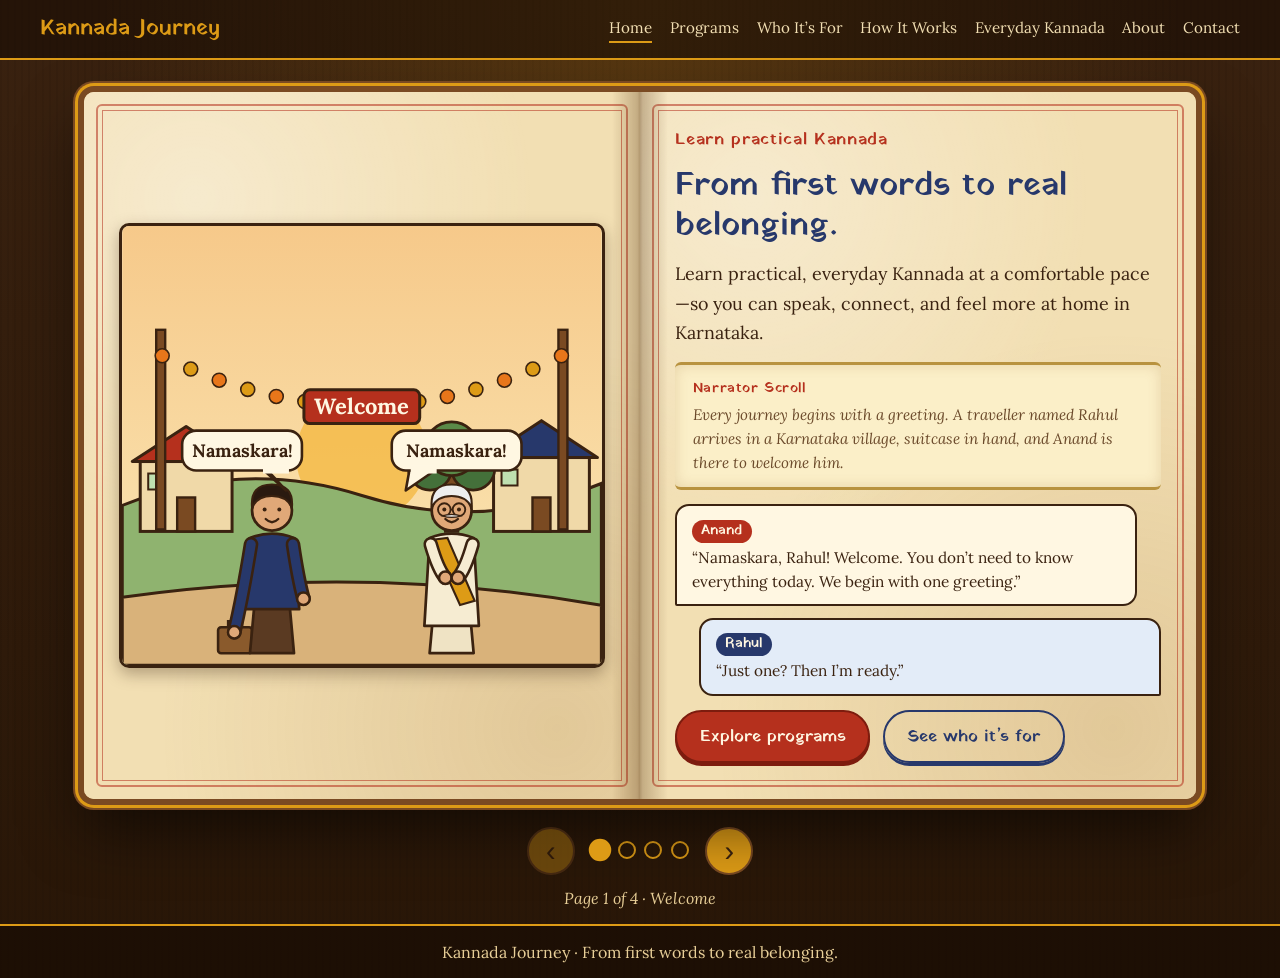
==== index.html @ 4ae8a905 "Initial commit: add project files" ====
<!DOCTYPE html>
<html lang="en">
<head>
  <meta charset="utf-8">
  <meta name="viewport" content="width=device-width, initial-scale=1">
  <title>Home | Kannada Journey</title>
  <meta name="description" content="Kannada Journey: practical Kannada for everyday life, from first words to real belonging.">

  <!-- Fonts for the storybook look (Kannada + vintage display). Remove if your styles.css already loads fonts. -->
  <link rel="preconnect" href="https://fonts.googleapis.com">
  <link rel="preconnect" href="https://fonts.gstatic.com" crossorigin>
  <link href="https://fonts.googleapis.com/css2?family=Lora:ital,wght@0,400;0,600;1,400&family=Noto+Serif+Kannada:wght@400;600;800&family=Yatra+One&display=swap" rel="stylesheet">

  <link rel="stylesheet" href="assets/styles.css">
  <!-- Storybook look for this page: keep storybook.css in the same folder as this file. -->
</head>
<body class="sb-body">

  <!-- Top bar. If you prefer your existing site header, replace this block with it. -->
  <header class="sb-topbar">
    <a class="sb-brand" href="index.html">Kannada Journey</a>
    <nav class="sb-topnav" aria-label="Main">
      <a href="index.html" aria-current="page">Home</a>
      <a href="programs.html">Programs</a>
      <a href="who-its-for.html">Who It’s For</a>
      <a href="how-it-works.html">How It Works</a>
      <a href="everyday-kannada.html">Everyday Kannada</a>
      <a href="about.html">About</a>
      <a href="contact.html">Contact</a>
    </nav>
  </header>

  <main class="sb-stage">
    <div class="sb-book" id="sbBook" tabindex="-1">

      <!-- ============ WELCOME ============ -->
      <section class="sb-spread" data-title="Welcome">
        <div class="sb-page sb-page--art">
          <div class="sb-art" data-slot="home1" data-alt="Rahul arrives in a village with his suitcase and Anand greets him with folded hands under a welcome banner">
            <p class="sb-art__fallback">The picture goes here. If you only see this message, upload <strong>storybook.js</strong> next to this page.</p>
          </div>
        </div>
        <div class="sb-page sb-page--text sb-page--cover">
          <p class="sb-kicker">Learn practical Kannada</p>
          <h1 class="sb-title">From first words to real belonging.</h1>
          <p class="sb-lead">Learn practical, everyday Kannada at a comfortable pace—so you can speak, connect, and feel more at home in Karnataka.</p>
          <div class="sb-scroll">
            <p class="sb-scroll__label">Narrator Scroll</p>
            <p>Every journey begins with a greeting. A traveller named Rahul arrives in a Karnataka village, suitcase in hand, and Anand is there to welcome him.</p>
          </div>
          <div class="sb-dialogue">
            <div class="sb-line sb-line--anand"><span class="sb-who">Anand</span><p>“Namaskara, Rahul! Welcome. You don’t need to know everything today. We begin with one greeting.”</p></div>
            <div class="sb-line sb-line--rahul"><span class="sb-who">Rahul</span><p>“Just one? Then I’m ready.”</p></div>
          </div>
          <div class="sb-actions">
            <a class="sb-btn" href="programs.html">Explore programs</a>
            <a class="sb-btn sb-btn--ghost" href="who-its-for.html">See who it’s for</a>
          </div>
        </div>
      </section>

      <!-- ============ PART OF LIFE ============ -->
      <section class="sb-spread" data-title="Part of life">
        <div class="sb-page sb-page--art">
          <div class="sb-art" data-slot="home2" data-alt="Rahul balances on stepping stones across a stream labelled Practical, Step by step and Connection while Anand waves from the far bank">
            <p class="sb-art__fallback">The picture goes here. If you only see this message, upload <strong>storybook.js</strong> next to this page.</p>
          </div>
        </div>
        <div class="sb-page sb-page--text">
          <h2 class="sb-heading">Kannada that becomes part of life</h2>
          <p class="sb-lead">Kannada Journey is for anyone who wants to move beyond isolated words and start using Kannada in real situations.</p>
          <div class="sb-cards">
            <div class="sb-card"><h3 class="sb-card__title">Practical from the start</h3><p>Learn useful sentences and expressions you can use in daily life.</p></div>
            <div class="sb-card"><h3 class="sb-card__title">Step by step</h3><p>Progress through clear programs without being overwhelmed by grammar.</p></div>
            <div class="sb-card"><h3 class="sb-card__title">Made for connection</h3><p>Build the confidence to speak with people, not merely study a language.</p></div>
          </div>
          <div class="sb-scroll">
            <p class="sb-scroll__label">Narrator Scroll</p>
            <p>Between Rahul and the village runs a stream, with three stones to step on.</p>
          </div>
          <div class="sb-dialogue">
            <div class="sb-line sb-line--anand"><span class="sb-who">Anand</span><p>“Each stone is a promise: Kannada you can use today, one step at a time, with people waiting on the far bank.”</p></div>
            <div class="sb-line sb-line--rahul"><span class="sb-who">Rahul</span><p>“Useful words, a gentle pace, and people to talk to. I can do that.”</p></div>
          </div>
        </div>
      </section>

      <!-- ============ SEVEN STEPS ============ -->
      <section class="sb-spread" data-title="Seven steps">
        <div class="sb-page sb-page--art">
          <div class="sb-art" data-slot="home3" data-alt="A signpost with seven arrows, one for each step of the journey, with Rahul and Anand beside it">
            <p class="sb-art__fallback">The picture goes here. If you only see this message, upload <strong>storybook.js</strong> next to this page.</p>
          </div>
        </div>
        <div class="sb-page sb-page--text">
          <h2 class="sb-heading">Your journey in seven steps</h2>
          <ol class="sb-path" aria-label="The path"><li>Speak</li><li>Patterns</li><li>Vocabulary</li><li>Read</li><li>Write</li><li>Deepen</li><li>Belong</li></ol>
          <ul class="sb-bullets"><li><strong>Speak first</strong> (Program 1): Build confidence with basic sentences.</li><li><strong>Sentence patterns</strong> (Programs 2–3): Learn how Kannada sentences are formed.</li><li><strong>More words</strong> (Program 4): Add more everyday actions, things and ideas to your sentences.</li><li><strong>Read Kannada</strong> (Program 5): Learn the script after you can speak and understand.</li><li><strong>Written Kannada</strong> (Programs 6–7): Read messages, signs, articles, and simple books.</li><li><strong>Advanced grammar</strong> (Program 8): Improve accuracy and express complex ideas.</li><li><strong>Alumni community</strong> (Program 9): Continue role-plays, movie discussions, and speaking practice.</li></ul>
          <div class="sb-dialogue">
            <div class="sb-line sb-line--anand"><span class="sb-who">Anand</span><p>“Speak first. Build patterns. Read later. Stay connected.”</p></div>
            <div class="sb-line sb-line--rahul"><span class="sb-who">Rahul</span><p>“Seven arrows, and every one of them points forward.”</p></div>
          </div>
        </div>
      </section>

      <!-- ============ STARTING POINT ============ -->
      <section class="sb-spread" data-title="Starting point" id="start">
        <div class="sb-page sb-page--art">
          <div class="sb-art" data-slot="how0" data-alt="A signpost with three stages: Speak, Read and Write, and Belong, with Rahul and Anand beside it">
            <p class="sb-art__fallback">The picture goes here. If you only see this message, upload <strong>storybook.js</strong> next to this page.</p>
          </div>
        </div>
        <div class="sb-page sb-page--text sb-page--cover">
          <h2 class="sb-heading">Find your starting point</h2>
          <p class="sb-lead">Kannada Journey is not a phrase course. It is a structured path from your first spoken sentences to reading, deeper grammar, rich vocabulary, and an active alumni community.</p>
          <p class="sb-lead">Explore nine programs in three stages. Learn what each stage aims to develop.</p>
          <div class="sb-scroll">
            <p class="sb-scroll__label">Narrator Scroll</p>
            <p>At the crossroads stands a signpost with three stages. Every traveller begins at a different arrow.</p>
          </div>
          <div class="sb-dialogue">
            <div class="sb-line sb-line--anand"><span class="sb-who">Anand</span><p>“Some begin at the first arrow, others a little further along. Tell me where you are, and we’ll find your starting point.”</p></div>
            <div class="sb-line sb-line--rahul"><span class="sb-who">Rahul</span><p>“Three stages, and one road. I’ll start where I stand.”</p></div>
          </div>
          <div class="sb-actions">
            <a class="sb-btn" href="contact.html">Ask about joining</a>
            <a class="sb-btn sb-btn--ghost" href="programs.html">Explore programs</a>
          </div>
          <button class="sb-link" type="button" data-sb-first>Read the story again</button>
        </div>
      </section>

    </div>

    <!-- Controls -->
    <nav class="sb-controls" aria-label="Storybook pages">
      <button class="sb-turn" type="button" data-sb-prev aria-label="Previous page">‹</button>
      <ol class="sb-dots" id="sbDots"></ol>
      <button class="sb-turn" type="button" data-sb-next aria-label="Next page">›</button>
    </nav>
    <p class="sb-counter" id="sbCounter" aria-live="polite"></p>
  </main>

  <footer class="sb-footer">Kannada Journey · From first words to real belonging.</footer>

  <script src="assets/storybook.js"></script>
</body>
</html>
---- assets/styles.css ----
/* =====================================================================
   KANNADA JOURNEY: STORYBOOK STYLES (ONE FILE FOR ALL SEVEN PAGES)
   Paste this ONCE at the very END of your existing styles.css.
   If you pasted any earlier storybook CSS, delete that first, so the
   storybook styles appear only once.
   Every class starts with .sb- so nothing clashes with your own CSS.
   ===================================================================== */

/* =====================================================================
   KANNADA JOURNEY: STORYBOOK PROGRAMS PAGE
   Paste this at the END of your existing styles.css.
   Every class starts with .sb- so nothing clashes with your other pages.
   Change the colours in :root to restyle the whole book.
   ===================================================================== */

:root {
  --sb-desk:      #3a2210;
  --sb-desk-2:    #281607;
  --sb-paper:     #f2dfb3;
  --sb-paper-2:   #e8cf98;
  --sb-ink:       #3a2210;
  --sb-ink-soft:  #6b4a2b;
  --sb-red:       #b5301d;
  --sb-gold:      #dd9b16;
  --sb-green:     #44703a;
  --sb-indigo:    #27386b;
  --sb-display:   "Yatra One", "Noto Serif Kannada", Georgia, serif;
  --sb-body-font: "Lora", "Noto Serif Kannada", Georgia, serif;
}

.sb-body {
  margin: 0;
  min-height: 100vh;
  display: flex;
  flex-direction: column;
  color: var(--sb-ink);
  font-family: var(--sb-body-font);
  background:
    radial-gradient(ellipse at 50% 0%, rgba(221,155,22,.18), transparent 60%),
    repeating-linear-gradient(90deg, rgba(0,0,0,.06) 0 2px, transparent 2px 7px),
    linear-gradient(var(--sb-desk), var(--sb-desk-2));
}
.sb-body *, .sb-body *::before, .sb-body *::after { box-sizing: border-box; }

/* ---------- Top bar ---------- */
.sb-topbar {
  display: flex;
  flex-wrap: wrap;
  align-items: center;
  justify-content: space-between;
  gap: .5rem 1.5rem;
  padding: .8rem clamp(1rem, 4vw, 2.5rem);
  background: rgba(20, 10, 3, .55);
  border-bottom: 2px solid var(--sb-gold);
}
.sb-brand {
  font-family: var(--sb-display);
  font-size: 1.35rem;
  color: var(--sb-gold);
  text-decoration: none;
}
.sb-topnav { display: flex; flex-wrap: wrap; gap: .25rem 1.1rem; }
.sb-topnav a {
  color: #f2dfb3;
  text-decoration: none;
  font-size: .95rem;
  padding: .25rem 0;
  border-bottom: 2px solid transparent;
}
.sb-topnav a:hover,
.sb-topnav a[aria-current="page"] { border-bottom-color: var(--sb-gold); }
.sb-topbar a:focus-visible { outline: 3px solid var(--sb-gold); outline-offset: 3px; }

/* ---------- Stage ---------- */
.sb-stage {
  flex: 1;
  width: 100%;
  max-width: 1160px;
  margin: 0 auto;
  padding: clamp(1rem, 3vw, 2rem) clamp(.5rem, 3vw, 1.5rem) 1rem;
}

/* ---------- Book ---------- */
.sb-book {
  position: relative;
  border-radius: 10px;
  background: var(--sb-paper);
  box-shadow:
    0 0 0 6px #7a4a22,
    0 0 0 9px var(--sb-gold),
    0 0 0 11px #7a4a22,
    0 30px 60px rgba(0,0,0,.55);
  outline: none;
}

.sb-spread {
  display: none;
  grid-template-columns: 1fr 1fr;
  align-items: stretch;
  min-height: 560px;
  perspective: 1800px;
  position: relative;
}
.sb-spread.is-active { display: grid; }

.sb-spread::after {
  content: "";
  position: absolute;
  top: 0; bottom: 0; left: 50%;
  width: 56px;
  transform: translateX(-50%);
  pointer-events: none;
  background: linear-gradient(90deg,
    transparent, rgba(80,45,10,.28) 45%, rgba(80,45,10,.4) 50%, rgba(80,45,10,.28) 55%, transparent);
}

.sb-page {
  position: relative;
  padding: clamp(1.2rem, 3vw, 2.2rem);
  background:
    radial-gradient(circle at 20% 15%, rgba(255,255,255,.35), transparent 45%),
    radial-gradient(circle at 85% 90%, rgba(150,95,30,.18), transparent 50%),
    var(--sb-paper);
}
.sb-page--art {
  border-radius: 10px 0 0 10px;
  display: flex;
  align-items: center;
  justify-content: center;
}
.sb-page--text {
  border-radius: 0 10px 10px 0;
  display: flex;
  flex-direction: column;
  justify-content: center;
  gap: .9rem;
  transform-origin: left center;
  backface-visibility: hidden;
}

/* inner ruled border */
.sb-page::before {
  content: "";
  position: absolute;
  inset: 12px;
  border: 2px solid var(--sb-red);
  outline: 1px solid var(--sb-red);
  outline-offset: -7px;
  border-radius: 6px;
  pointer-events: none;
  opacity: .55;
}

/* ---------- Art ---------- */
.sb-art {
  position: relative;
  width: 100%;
  max-width: 520px;
  margin: 0 auto;
}
.sb-art svg {
  display: block;
  width: 100%;
  height: auto;
  aspect-ratio: 480 / 440;
  border-radius: 10px;
  border: 3px solid var(--sb-ink);
  box-shadow: 0 6px 16px rgba(58,34,16,.35);
}
.sb-art img {
  display: block;
  width: 100%;
  height: auto;
  max-height: 560px;
  object-fit: contain;
  border-radius: 10px;
  border: 3px solid var(--sb-ink);
  box-shadow: 0 6px 16px rgba(58,34,16,.35);
}

/* Shown only if storybook.js has not loaded: tells you what is wrong */
.sb-art__fallback {
  margin: 0;
  padding: 2rem 1.2rem;
  text-align: center;
  font-style: italic;
  line-height: 1.5;
  color: var(--sb-ink-soft);
  border: 3px dashed var(--sb-red);
  border-radius: 10px;
  background: rgba(181,48,29,.07);
}

.sb-svg-text { font-family: var(--sb-body-font); }

/* ---------- Typography ---------- */
.sb-kicker,
.sb-chapter {
  margin: 0;
  font-family: var(--sb-display);
  font-size: 1.05rem;
  color: var(--sb-red);
  letter-spacing: .04em;
}
.sb-chapter::before { content: "❖ "; color: var(--sb-gold); }

.sb-title,
.sb-heading {
  margin: 0;
  font-family: var(--sb-display);
  font-weight: 400;
  color: var(--sb-indigo);
  line-height: 1.2;
}
.sb-title   { font-size: clamp(1.45rem, 3vw, 2.05rem); }
.sb-heading { font-size: clamp(1.4rem, 2.8vw, 2rem); }
.sb-heading__main { display: block; }
.sb-heading__sub {
  display: block;
  margin-top: .3rem;
  font-family: var(--sb-body-font);
  font-style: italic;
  font-size: .62em;
  color: var(--sb-red);
}

.sb-lead {
  margin: 0;
  font-size: clamp(1rem, 1.5vw, 1.12rem);
  line-height: 1.65;
  max-width: 36em;
}
.sb-focus {
  margin: 0;
  font-size: .92rem;
  line-height: 1.5;
  color: var(--sb-ink-soft);
}
.sb-focus strong { color: var(--sb-green); }

/* Narrator scroll */
.sb-scroll {
  position: relative;
  padding: .7rem 1.1rem;
  background: #fbefc8;
  border-top: 3px solid #b8923f;
  border-bottom: 3px solid #b8923f;
  border-radius: 6px;
  box-shadow: inset 0 0 14px rgba(150,95,30,.2);
  max-width: 36em;
}
.sb-scroll p { margin: 0; font-style: italic; font-size: .95rem; line-height: 1.6; color: var(--sb-ink-soft); }
.sb-scroll .sb-scroll__label {
  margin-bottom: .2rem;
  font-style: normal;
  font-family: var(--sb-display);
  font-size: .9rem;
  color: var(--sb-red);
  letter-spacing: .04em;
}

/* Dialogue */
.sb-dialogue { display: grid; gap: .7rem; max-width: 36em; }
.sb-line {
  position: relative;
  padding: .65rem .9rem .7rem;
  border: 2px solid var(--sb-ink);
  border-radius: 14px;
  line-height: 1.55;
  font-size: .96rem;
}
.sb-line p { margin: 0; }
.sb-who {
  display: inline-block;
  margin-bottom: .2rem;
  padding: .05rem .6rem;
  font-family: var(--sb-display);
  font-size: .85rem;
  color: #fff7e2;
  border-radius: 999px;
}
.sb-line--anand { background: #fff7e2; margin-right: 1.5rem; border-bottom-left-radius: 2px; }
.sb-line--anand .sb-who { background: var(--sb-red); }
.sb-line--rahul { background: #e3ecf8; margin-left: 1.5rem; border-bottom-right-radius: 2px; }
.sb-line--rahul .sb-who { background: var(--sb-indigo); }

.sb-story {
  margin: .3rem 0 0;
  padding: .8rem 1rem;
  font-style: italic;
  line-height: 1.6;
  color: var(--sb-ink-soft);
  background: rgba(221,155,22,.16);
  border-left: 4px solid var(--sb-gold);
  border-radius: 0 8px 8px 0;
  max-width: 36em;
}

.sb-route {
  margin: 0;
  padding: 0;
  list-style: none;
  display: grid;
  gap: .7rem;
}
.sb-route li {
  padding: .6rem .9rem;
  border: 2px dashed var(--sb-green);
  border-radius: 8px;
  line-height: 1.5;
}
.sb-route li span { display: block; font-family: var(--sb-display); color: var(--sb-green); }

/* ---------- Buttons ---------- */
.sb-actions { display: flex; flex-wrap: wrap; gap: .8rem; }
.sb-btn {
  display: inline-block;
  padding: .75rem 1.4rem;
  font-family: var(--sb-display);
  font-size: 1.05rem;
  color: #fff7e2;
  background: var(--sb-red);
  border: 2px solid #7d1c0e;
  border-radius: 999px;
  box-shadow: 0 3px 0 #7d1c0e;
  text-decoration: none;
  cursor: pointer;
  align-self: flex-start;
}
.sb-btn:hover { background: #cc3a25; }
.sb-btn:active { transform: translateY(2px); box-shadow: 0 1px 0 #7d1c0e; }
.sb-btn--ghost {
  color: var(--sb-indigo);
  background: transparent;
  border-color: var(--sb-indigo);
  box-shadow: 0 3px 0 var(--sb-indigo);
}
.sb-btn--ghost:hover { background: rgba(39,56,107,.1); }
.sb-link {
  align-self: flex-start;
  padding: 0;
  font: inherit;
  font-style: italic;
  color: var(--sb-ink-soft);
  background: none;
  border: 0;
  text-decoration: underline;
  cursor: pointer;
}

/* ---------- Controls ---------- */
.sb-controls {
  display: flex;
  align-items: center;
  justify-content: center;
  gap: 1rem;
  margin-top: 1.8rem;
}
.sb-turn {
  width: 48px;
  height: 48px;
  font-size: 1.8rem;
  line-height: 1;
  color: var(--sb-ink);
  background: var(--sb-gold);
  border: 2px solid #7a4a22;
  border-radius: 50%;
  cursor: pointer;
}
.sb-turn:hover:not(:disabled) { background: #f1b43a; }
.sb-turn:disabled { opacity: .35; cursor: default; }

.sb-dots {
  display: flex;
  flex-wrap: wrap;
  justify-content: center;
  gap: .55rem;
  margin: 0;
  padding: 0;
  list-style: none;
}
.sb-dots button {
  width: 18px;
  height: 18px;
  padding: 0;
  background: transparent;
  border: 2px solid var(--sb-gold);
  border-radius: 50%;
  cursor: pointer;
}
.sb-dots button[aria-current="true"] { background: var(--sb-gold); transform: scale(1.25); }

.sb-counter {
  margin: .8rem 0 0;
  text-align: center;
  font-style: italic;
  color: #e8cf98;
}
.sb-footer {
  padding: 1rem;
  text-align: center;
  color: #e8cf98;
  background: rgba(20,10,3,.55);
  border-top: 2px solid var(--sb-gold);
}

.sb-body button:focus-visible,
.sb-body a:focus-visible { outline: 3px solid var(--sb-indigo); outline-offset: 3px; }
.sb-controls button:focus-visible { outline-color: #fff; }

/* ---------- Page-turn animation ---------- */
@keyframes sbTurnNext {
  from { transform: rotateY(-80deg); opacity: .2; }
  to   { transform: rotateY(0);      opacity: 1; }
}
@keyframes sbTurnPrev {
  from { transform: rotateY(60deg);  opacity: .2; }
  to   { transform: rotateY(0);      opacity: 1; }
}
@keyframes sbFade { from { opacity: 0; } to { opacity: 1; } }

.sb-spread.sb-go-next .sb-page--text { animation: sbTurnNext .7s ease both; }
.sb-spread.sb-go-prev .sb-page--text { animation: sbTurnPrev .7s ease both; }
.sb-spread.sb-go-next .sb-page--art,
.sb-spread.sb-go-prev .sb-page--art  { animation: sbFade .7s ease both; }

/* ---------- Mobile: picture on top, text below ---------- */
@media (max-width: 800px) {
  .sb-spread { grid-template-columns: 1fr; min-height: 0; }
  .sb-spread::after { display: none; }
  .sb-page--art  { border-radius: 10px 10px 0 0; padding-bottom: .6rem; }
  .sb-page--text { border-radius: 0 0 10px 10px; }
  .sb-topbar { justify-content: center; text-align: center; }
  .sb-topnav { justify-content: center; }
  .sb-dots { max-width: 220px; }
  .sb-line--anand { margin-right: .5rem; }
  .sb-line--rahul { margin-left: .5rem; }
}

@media (prefers-reduced-motion: reduce) {
  .sb-spread.sb-go-next .sb-page--text,
  .sb-spread.sb-go-prev .sb-page--text,
  .sb-spread.sb-go-next .sb-page--art,
  .sb-spread.sb-go-prev .sb-page--art { animation: none; }
}


/* =====================================================================
   KANNADA JOURNEY: EXTRA STORYBOOK STYLES FOR THE OTHER PAGES
   Paste this at the very END of styles.css, AFTER the storybook-styles.css
   block you already added for the Programs page.
   (Home, Who It's For, How It Works, Everyday Kannada, About)
   ===================================================================== */

/* A third speaker: guests such as Meera, Arjun, Sofia and Neha */
.sb-line--guest { background: #e6f1df; margin-left: 1.5rem; border-bottom-right-radius: 2px; }
.sb-line--guest .sb-who { background: var(--sb-green); }

.sb-lead strong { color: var(--sb-green); font-family: var(--sb-display); font-weight: 400; }

/* ---------- Three little cards ---------- */
.sb-cards { display: grid; gap: .6rem; max-width: 36em; }
.sb-card {
  padding: .6rem .9rem .7rem;
  background: #fff7e2;
  border: 2px dashed var(--sb-green);
  border-radius: 10px;
}
.sb-card__title {
  margin: 0 0 .15rem;
  font-family: var(--sb-display);
  font-weight: 400;
  font-size: 1.05rem;
  color: var(--sb-red);
}
.sb-card p { margin: 0; font-size: .94rem; line-height: 1.5; }

/* ---------- Tab-like chips that jump to a page ---------- */
.sb-tabs { display: flex; flex-wrap: wrap; gap: .5rem; max-width: 36em; }
.sb-tab {
  padding: .45rem .9rem;
  font: inherit;
  font-size: .9rem;
  color: var(--sb-indigo);
  background: #fff7e2;
  border: 2px solid var(--sb-indigo);
  border-radius: 999px;
  cursor: pointer;
}
.sb-tab:hover { background: var(--sb-indigo); color: #fff7e2; }

/* ---------- Two lists side by side ---------- */
.sb-twocol {
  display: grid;
  grid-template-columns: 1fr 1fr;
  gap: .8rem;
  max-width: 38em;
}
.sb-list {
  padding: .6rem .8rem;
  background: rgba(68,112,58,.09);
  border-left: 4px solid var(--sb-green);
  border-radius: 0 8px 8px 0;
}
.sb-list__title {
  margin: 0 0 .3rem;
  font-family: var(--sb-display);
  font-weight: 400;
  font-size: .95rem;
  color: var(--sb-green);
}
.sb-list ul { margin: 0; padding-left: 1.1rem; }
.sb-list li { margin-bottom: .25rem; font-size: .88rem; line-height: 1.45; }

/* ---------- Kannada phrase chips (Everyday Kannada) ---------- */
.sb-phrases {
  display: grid;
  grid-template-columns: 1fr 1fr;
  gap: .5rem;
  margin: 0;
  padding: 0;
  list-style: none;
  max-width: 36em;
}
.sb-phrase {
  padding: .5rem .7rem;
  background: #fff7e2;
  border: 2px solid var(--sb-gold);
  border-radius: 10px;
  line-height: 1.3;
}
.sb-phrase__kn { display: block; font-size: 1.1rem; font-weight: 600; color: var(--sb-indigo); }
.sb-phrase__en { display: block; font-size: .82rem; font-style: italic; color: var(--sb-ink-soft); }

@media (max-width: 800px) {
  .sb-twocol { grid-template-columns: 1fr; }
  .sb-line--guest { margin-left: .5rem; }
}
@media (max-width: 420px) {
  .sb-phrases { grid-template-columns: 1fr; }
}

/* =====================================================================
   CONTACT PAGE: the enquiry form
   ===================================================================== */
.sb-form { display: grid; gap: .7rem; max-width: 38em; }
.sb-form__row { display: grid; grid-template-columns: 1fr 1fr; gap: .7rem; }
.sb-field { display: grid; gap: .2rem; }
.sb-field label {
  font-family: var(--sb-display);
  font-size: .88rem;
  color: var(--sb-green);
}
.sb-field input,
.sb-field select,
.sb-field textarea {
  width: 100%;
  padding: .5rem .65rem;
  font: inherit;
  font-size: .95rem;
  color: var(--sb-ink);
  background: #fffaf0;
  border: 2px solid var(--sb-ink-soft);
  border-radius: 8px;
}
.sb-field textarea { min-height: 4.2rem; resize: vertical; }
.sb-field input:focus,
.sb-field select:focus,
.sb-field textarea:focus { outline: 3px solid var(--sb-gold); outline-offset: 1px; border-color: var(--sb-red); }

/* Spam trap: hidden from people, visible to simple bots */
.sb-hp { position: absolute; left: -9999px; width: 1px; height: 1px; overflow: hidden; }

.sb-consent { margin: 0; font-size: .82rem; line-height: 1.45; color: var(--sb-ink-soft); }
.sb-status { margin: 0; padding: .6rem .9rem; border-radius: 8px; line-height: 1.5; }
.sb-status:empty { display: none; }
.sb-status--info  { background: rgba(221,155,22,.18); border-left: 4px solid var(--sb-gold); }
.sb-status--ok    { background: rgba(68,112,58,.16);  border-left: 4px solid var(--sb-green); }
.sb-status--error { background: rgba(181,48,29,.14);  border-left: 4px solid var(--sb-red); }
.sb-btn:disabled { opacity: .6; cursor: default; }

@media (max-width: 560px) {
  .sb-form__row { grid-template-columns: 1fr; }
}

/* =====================================================================
   PROGRAMS PAGE: Anand's slate, taglines and "what you will learn" lists
   ===================================================================== */
.sb-tagline {
  margin: 0;
  font-style: italic;
  font-size: 1.02rem;
  color: var(--sb-red);
}
.sb-subhead {
  margin: .3rem 0 0;
  font-family: var(--sb-display);
  font-weight: 400;
  font-size: 1.05rem;
  color: var(--sb-green);
}
.sb-bullets {
  margin: 0;
  padding: 0;
  list-style: none;
  display: grid;
  gap: .4rem;
  max-width: 36em;
}
.sb-bullets li {
  position: relative;
  padding-left: 1.5rem;
  font-size: .95rem;
  line-height: 1.5;
}
.sb-bullets li::before {
  content: "✦";
  position: absolute;
  left: 0;
  top: 0;
  color: var(--sb-gold);
}
.sb-btn--small { padding: .5rem 1.1rem; font-size: .95rem; }

/* The chalk slate Anand uses to show examples */
.sb-slate {
  width: 100%;
  max-width: 520px;
  margin: 0 auto;
  padding: 1.1rem 1.3rem 1.3rem;
  color: #f6efd9;
  background:
    radial-gradient(circle at 25% 20%, rgba(255,255,255,.06), transparent 50%),
    #2b312c;
  border: 10px solid #7a4a22;
  border-radius: 10px;
  box-shadow: inset 0 0 30px rgba(0,0,0,.55), 0 6px 16px rgba(58,34,16,.35);
}
.sb-slate__title {
  margin: 0;
  font-family: var(--sb-display);
  font-size: 1.3rem;
  color: #f4d27a;
}
.sb-slate__sub {
  margin: .1rem 0 .7rem;
  font-style: italic;
  font-size: .9rem;
  color: #cfc9b0;
}
.sb-slate__list { margin: 0; padding: 0; list-style: none; display: grid; gap: .1rem; }
.sb-slate__list li { padding: .4rem 0; border-bottom: 1px dashed rgba(246,239,217,.28); }
.sb-slate__list li:last-child { border-bottom: 0; }
.sb-slate__kn { display: block; font-size: 1.15rem; font-weight: 600; line-height: 1.4; }
.sb-slate__en { display: block; font-size: .86rem; font-style: italic; color: #e8d79a; }

.sb-slate__note {
  margin: .8rem 0 0;
  font-size: .8rem;
  font-style: italic;
  color: #cfc9b0;
}

/* ---------- The path ribbon: Speak → Patterns → … → Belong ---------- */
.sb-path {
  display: flex;
  flex-wrap: wrap;
  align-items: center;
  gap: .35rem .2rem;
  margin: 0;
  padding: 0;
  list-style: none;
  max-width: 36em;
}
.sb-path li {
  padding: .25rem .7rem;
  font-family: var(--sb-display);
  font-size: .9rem;
  color: #fff7e2;
  background: var(--sb-green);
  border-radius: 999px;
}
.sb-path li:nth-child(4n+2) { background: var(--sb-indigo); }
.sb-path li:nth-child(4n+3) { background: var(--sb-red); }
.sb-path li:not(:last-child)::after {
  content: "→";
  margin-left: .55rem;
  color: #fde28a;
}

/* ---------- Comparison tables (ordinary course vs Kannada Journey) ---------- */
.sb-compare {
  width: 100%;
  max-width: 38em;
  border-collapse: separate;
  border-spacing: 0;
  border: 2px solid var(--sb-ink-soft);
  border-radius: 10px;
  overflow: hidden;
  font-size: .9rem;
  line-height: 1.4;
}
.sb-compare th {
  padding: .5rem .7rem;
  font-family: var(--sb-display);
  font-weight: 400;
  font-size: .95rem;
  text-align: left;
  color: #fff7e2;
  background: var(--sb-indigo);
}
.sb-compare th:last-child { background: var(--sb-green); }
.sb-compare td { padding: .45rem .7rem; vertical-align: top; border-top: 1px solid rgba(58,34,16,.2); }
.sb-compare td:first-child { color: var(--sb-ink-soft); background: rgba(58,34,16,.05); }
.sb-compare td:last-child { font-weight: 600; background: rgba(68,112,58,.09); }
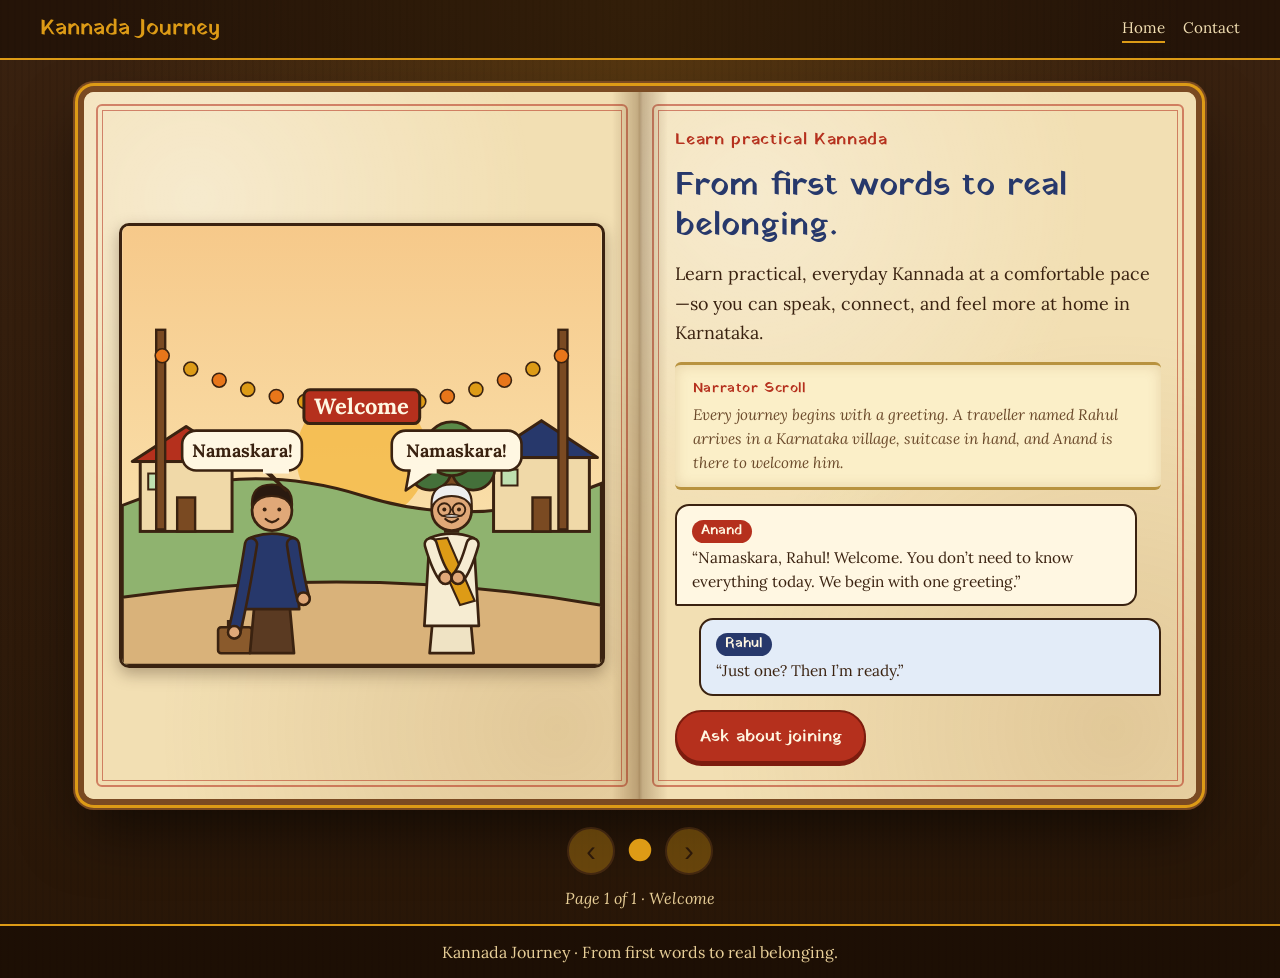
==== commit 6e8efc15: "Quick Live demo" ====
--- a/index.html
+++ b/index.html
@@ -21,11 +21,11 @@
     <a class="sb-brand" href="index.html">Kannada Journey</a>
     <nav class="sb-topnav" aria-label="Main">
       <a href="index.html" aria-current="page">Home</a>
-      <a href="programs.html">Programs</a>
+      <!-- <a href="programs.html">Programs</a>
       <a href="who-its-for.html">Who It’s For</a>
       <a href="how-it-works.html">How It Works</a>
       <a href="everyday-kannada.html">Everyday Kannada</a>
-      <a href="about.html">About</a>
+      <a href="about.html">About</a> -->
       <a href="contact.html">Contact</a>
     </nav>
   </header>
@@ -53,14 +53,15 @@
             <div class="sb-line sb-line--rahul"><span class="sb-who">Rahul</span><p>“Just one? Then I’m ready.”</p></div>
           </div>
           <div class="sb-actions">
-            <a class="sb-btn" href="programs.html">Explore programs</a>
-            <a class="sb-btn sb-btn--ghost" href="who-its-for.html">See who it’s for</a>
+            <!-- <a class="sb-btn" href="programs.html">Explore programs</a>
+            <a class="sb-btn sb-btn--ghost" href="who-its-for.html">See who it’s for</a> -->
+			<a class="sb-btn" href="contact.html">Ask about joining</a>
           </div>
         </div>
       </section>
 
       <!-- ============ PART OF LIFE ============ -->
-      <section class="sb-spread" data-title="Part of life">
+      <!-- <section class="sb-spread" data-title="Part of life">
         <div class="sb-page sb-page--art">
           <div class="sb-art" data-slot="home2" data-alt="Rahul balances on stepping stones across a stream labelled Practical, Step by step and Connection while Anand waves from the far bank">
             <p class="sb-art__fallback">The picture goes here. If you only see this message, upload <strong>storybook.js</strong> next to this page.</p>
@@ -83,10 +84,10 @@
             <div class="sb-line sb-line--rahul"><span class="sb-who">Rahul</span><p>“Useful words, a gentle pace, and people to talk to. I can do that.”</p></div>
           </div>
         </div>
-      </section>
+      </section> -->
 
       <!-- ============ SEVEN STEPS ============ -->
-      <section class="sb-spread" data-title="Seven steps">
+      <!-- <section class="sb-spread" data-title="Seven steps">
         <div class="sb-page sb-page--art">
           <div class="sb-art" data-slot="home3" data-alt="A signpost with seven arrows, one for each step of the journey, with Rahul and Anand beside it">
             <p class="sb-art__fallback">The picture goes here. If you only see this message, upload <strong>storybook.js</strong> next to this page.</p>
@@ -101,10 +102,10 @@
             <div class="sb-line sb-line--rahul"><span class="sb-who">Rahul</span><p>“Seven arrows, and every one of them points forward.”</p></div>
           </div>
         </div>
-      </section>
+      </section> -->
 
       <!-- ============ STARTING POINT ============ -->
-      <section class="sb-spread" data-title="Starting point" id="start">
+      <!-- <section class="sb-spread" data-title="Starting point" id="start">
         <div class="sb-page sb-page--art">
           <div class="sb-art" data-slot="how0" data-alt="A signpost with three stages: Speak, Read and Write, and Belong, with Rahul and Anand beside it">
             <p class="sb-art__fallback">The picture goes here. If you only see this message, upload <strong>storybook.js</strong> next to this page.</p>
@@ -128,7 +129,7 @@
           </div>
           <button class="sb-link" type="button" data-sb-first>Read the story again</button>
         </div>
-      </section>
+      </section> -->
 
     </div>
 
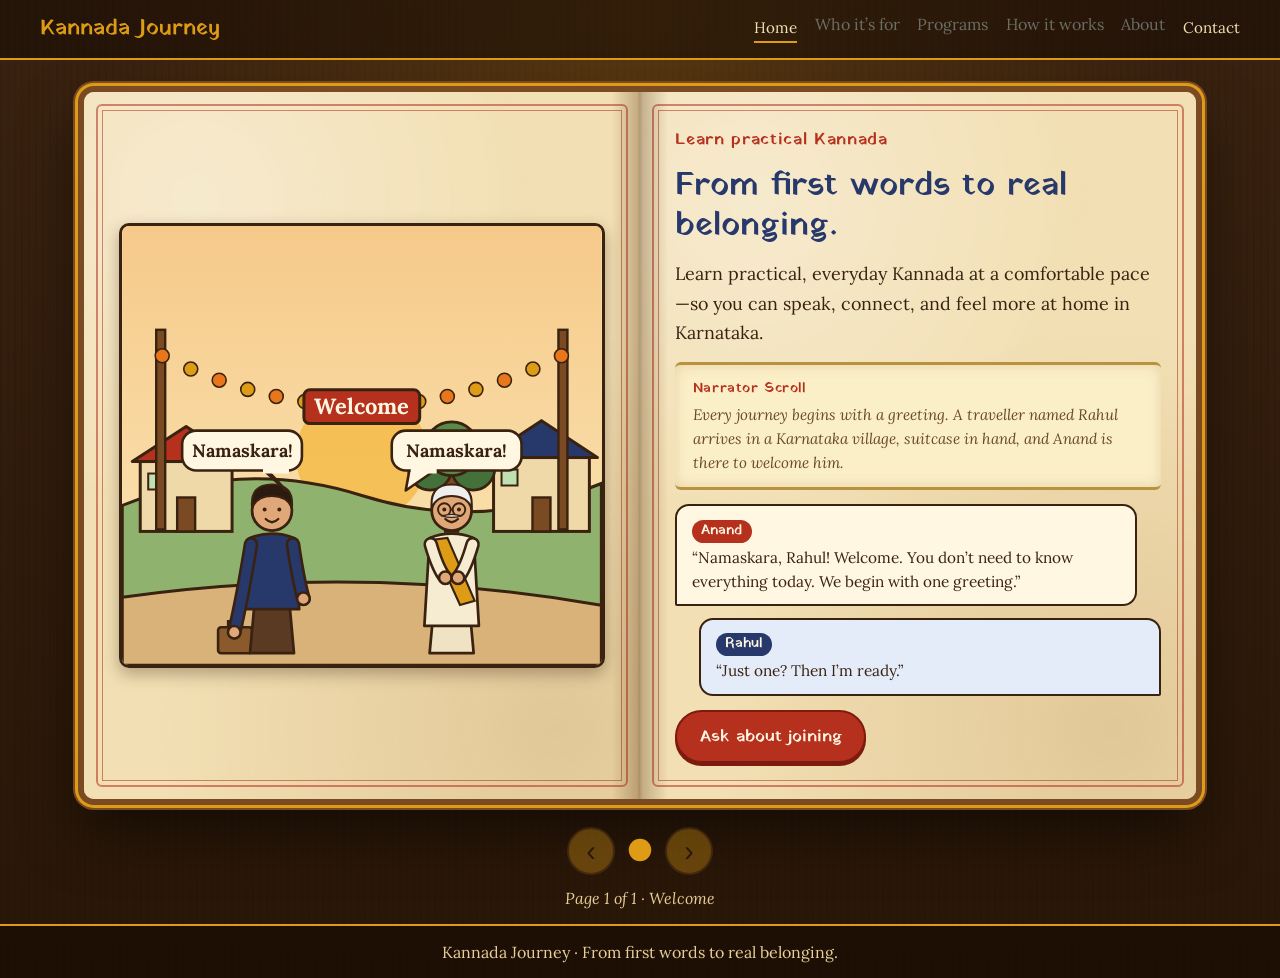
==== commit 6806ca87: "Quick Live demo fixes" ====
--- a/index.html
+++ b/index.html
@@ -21,6 +21,21 @@
     <a class="sb-brand" href="index.html">Kannada Journey</a>
     <nav class="sb-topnav" aria-label="Main">
       <a href="index.html" aria-current="page">Home</a>
+	  <span class="nav-disabled" aria-disabled="true">
+    Who it’s for
+  </span>
+
+  <span class="nav-disabled" aria-disabled="true">
+    Programs
+  </span>
+
+  <span class="nav-disabled" aria-disabled="true">
+    How it works
+  </span>
+
+  <span class="nav-disabled" aria-disabled="true">
+    About
+  </span>
       <!-- <a href="programs.html">Programs</a>
       <a href="who-its-for.html">Who It’s For</a>
       <a href="how-it-works.html">How It Works</a>
--- a/assets/styles.css
+++ b/assets/styles.css
@@ -28,6 +28,14 @@
   --sb-body-font: "Lora", "Noto Serif Kannada", Georgia, serif;
 }
 
+.nav-disabled {
+  color: #9aa5a1;
+  cursor: not-allowed;
+  opacity: 0.6;
+  pointer-events: none;
+  user-select: none;
+}
+
 .sb-body {
   margin: 0;
   min-height: 100vh;
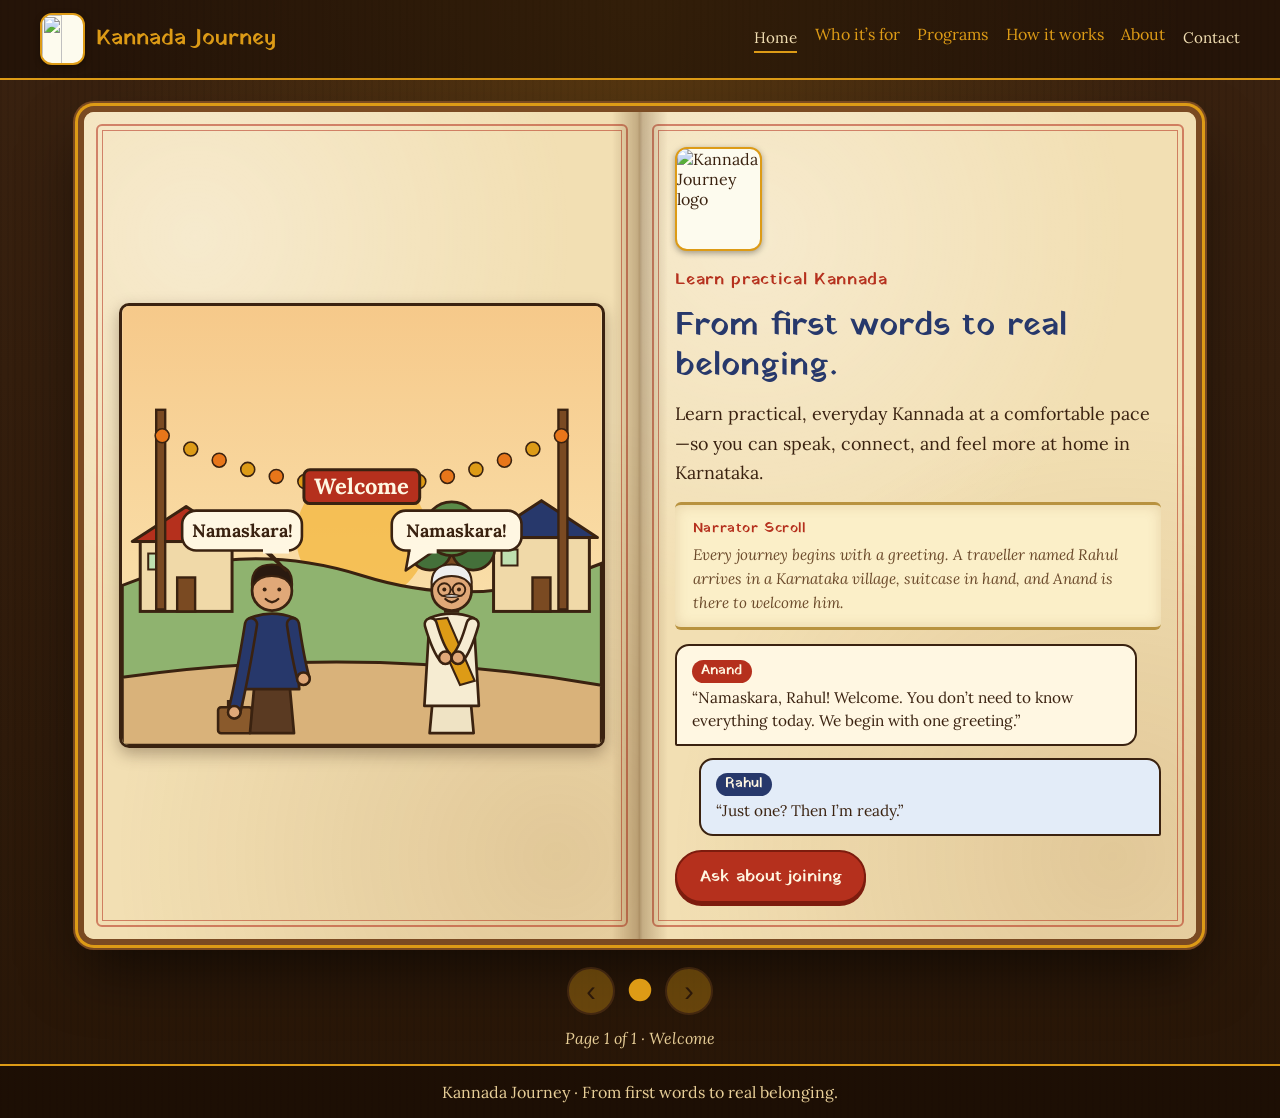
==== commit fb2439ca: "Quick Live demo fixes" ====
--- a/index.html
+++ b/index.html
@@ -5,6 +5,7 @@
   <meta name="viewport" content="width=device-width, initial-scale=1">
   <title>Home | Kannada Journey</title>
   <meta name="description" content="Kannada Journey: practical Kannada for everyday life, from first words to real belonging.">
+  <link rel="icon" type="image/jpeg" href="assets/logo.jpeg">
 
   <!-- Fonts for the storybook look (Kannada + vintage display). Remove if your styles.css already loads fonts. -->
   <link rel="preconnect" href="https://fonts.googleapis.com">
@@ -18,7 +19,7 @@
 
   <!-- Top bar. If you prefer your existing site header, replace this block with it. -->
   <header class="sb-topbar">
-    <a class="sb-brand" href="index.html">Kannada Journey</a>
+    <a class="sb-brand" href="index.html"><img class="sb-logo" src="assets/logo.jpeg" alt="" width="44" height="52"><span>Kannada Journey</span></a>
     <nav class="sb-topnav" aria-label="Main">
       <a href="index.html" aria-current="page">Home</a>
 	  <span class="nav-disabled" aria-disabled="true">
@@ -56,6 +57,7 @@
           </div>
         </div>
         <div class="sb-page sb-page--text sb-page--cover">
+          <img class="sb-logo sb-logo--hero" src="assets/logo.jpeg" alt="Kannada Journey logo" width="86" height="104">
           <p class="sb-kicker">Learn practical Kannada</p>
           <h1 class="sb-title">From first words to real belonging.</h1>
           <p class="sb-lead">Learn practical, everyday Kannada at a comfortable pace—so you can speak, connect, and feel more at home in Karnataka.</p>
--- a/assets/styles.css
+++ b/assets/styles.css
@@ -29,9 +29,9 @@
 }
 
 .nav-disabled {
-  color: #9aa5a1;
+  color: #dd9b16;
   cursor: not-allowed;
-  opacity: 0.6;
+  text-decoration: none;
   pointer-events: none;
   user-select: none;
 }
@@ -721,3 +721,22 @@
 .sb-compare td { padding: .45rem .7rem; vertical-align: top; border-top: 1px solid rgba(58,34,16,.2); }
 .sb-compare td:first-child { color: var(--sb-ink-soft); background: rgba(58,34,16,.05); }
 .sb-compare td:last-child { font-weight: 600; background: rgba(68,112,58,.09); }
+/* Logo in the top bar, next to the name */
+.sb-brand { display: inline-flex; align-items: center; gap: .7rem; }
+.sb-logo {
+  display: block;
+  height: 52px;
+  width: auto;
+  background: #fdfbee;               /* the logo's own cream background */
+  border: 2px solid var(--sb-gold);
+  border-radius: 12px;
+  box-shadow: 0 2px 6px rgba(0,0,0,.35);
+}
+
+/* Larger logo at the top of the Home welcome page */
+.sb-logo--hero { height: 104px; margin-bottom: .1rem; align-self: flex-start; }
+
+@media (max-width: 800px) {
+  .sb-logo { height: 42px; }
+  .sb-logo--hero { height: 84px; }
+}
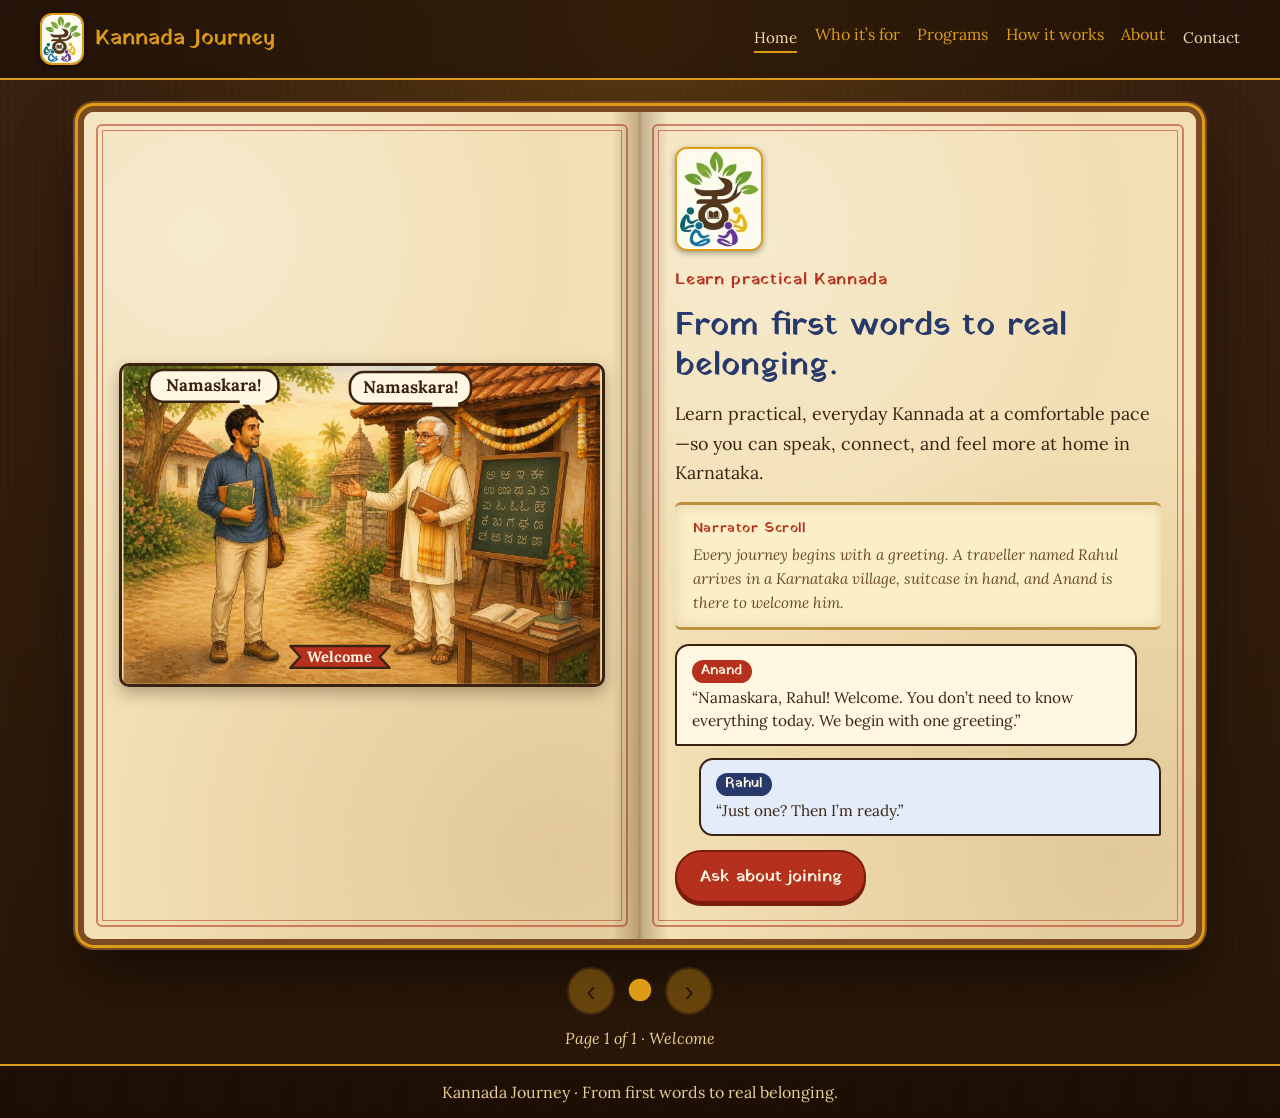
==== commit a9284140: "Original Pictures for home & contact pages" ====
--- a/index.html
+++ b/index.html
@@ -52,7 +52,7 @@
       <!-- ============ WELCOME ============ -->
       <section class="sb-spread" data-title="Welcome">
         <div class="sb-page sb-page--art">
-          <div class="sb-art" data-slot="home1" data-alt="Rahul arrives in a village with his suitcase and Anand greets him with folded hands under a welcome banner">
+          <div class="sb-art" data-slot="home1" data-alt="Anand welcomes Rahul, who arrives with books and a bag, beside a blackboard of Kannada letters under a Welcome ribbon">
             <p class="sb-art__fallback">The picture goes here. If you only see this message, upload <strong>storybook.js</strong> next to this page.</p>
           </div>
         </div>
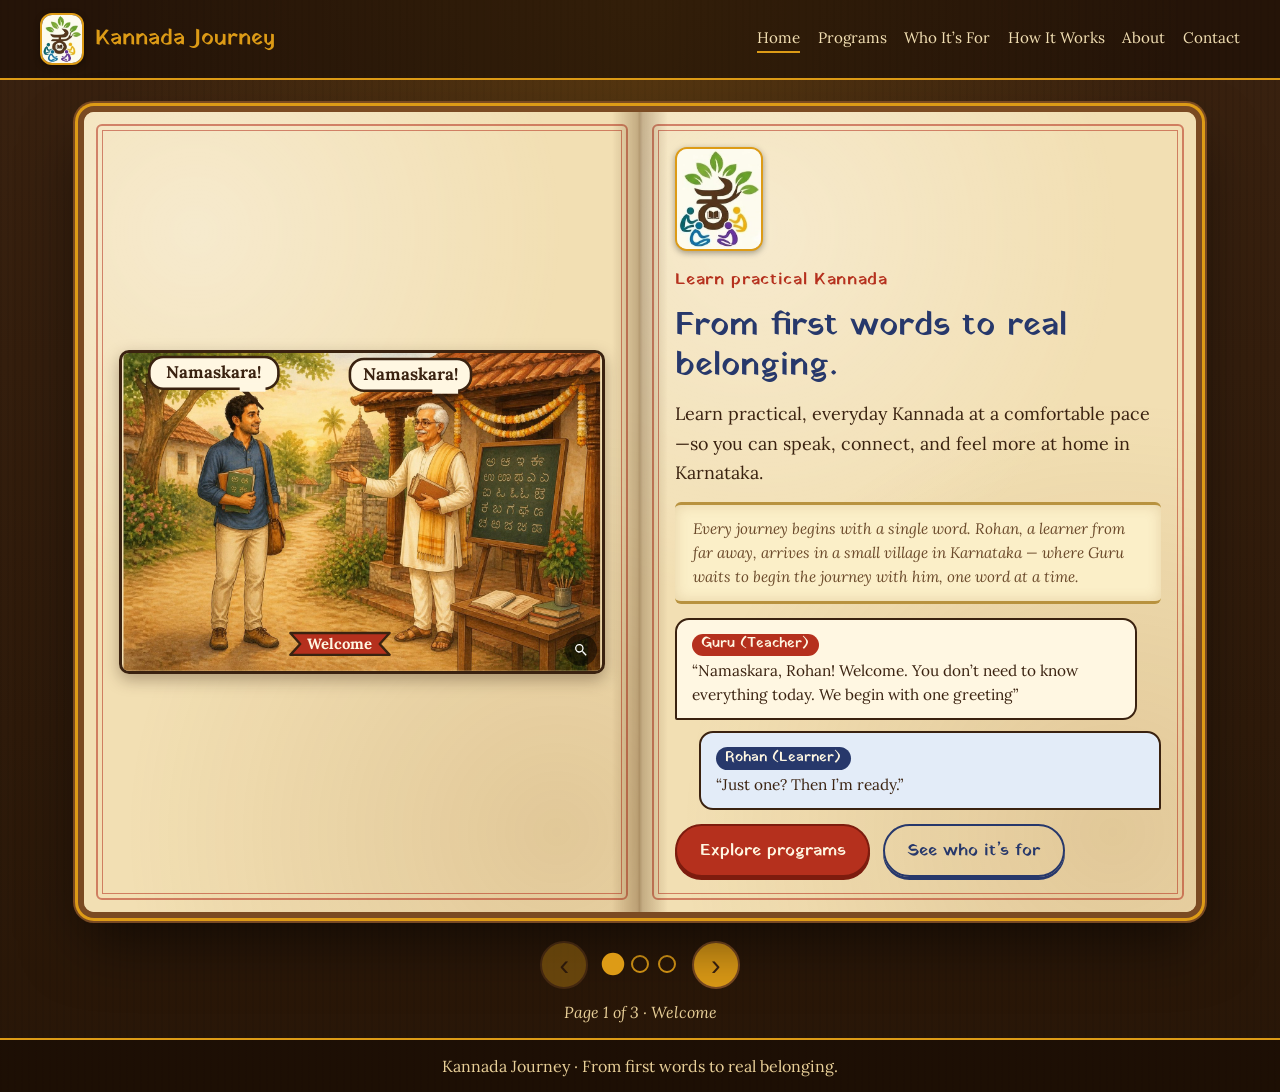
==== commit afdc9787: "Moving code from dev --- Added images instead of free drawing, changed right panel contents, added o" ====
--- a/index.html
+++ b/index.html
@@ -22,26 +22,15 @@
     <a class="sb-brand" href="index.html"><img class="sb-logo" src="assets/logo.jpeg" alt="" width="44" height="52"><span>Kannada Journey</span></a>
     <nav class="sb-topnav" aria-label="Main">
       <a href="index.html" aria-current="page">Home</a>
-	  <span class="nav-disabled" aria-disabled="true">
-    Who it’s for
-  </span>
+	  
+  <!-- <span class="nav-disabled" aria-disabled="true">
+    Programs
+  </span> -->
 
-  <span class="nav-disabled" aria-disabled="true">
-    Programs
-  </span>
-
-  <span class="nav-disabled" aria-disabled="true">
-    How it works
-  </span>
-
-  <span class="nav-disabled" aria-disabled="true">
-    About
-  </span>
-      <!-- <a href="programs.html">Programs</a>
+      <a href="programs.html">Programs</a>
       <a href="who-its-for.html">Who It’s For</a>
       <a href="how-it-works.html">How It Works</a>
-      <a href="everyday-kannada.html">Everyday Kannada</a>
-      <a href="about.html">About</a> -->
+      <a href="about.html">About</a>
       <a href="contact.html">Contact</a>
     </nav>
   </header>
@@ -62,25 +51,25 @@
           <h1 class="sb-title">From first words to real belonging.</h1>
           <p class="sb-lead">Learn practical, everyday Kannada at a comfortable pace—so you can speak, connect, and feel more at home in Karnataka.</p>
           <div class="sb-scroll">
-            <p class="sb-scroll__label">Narrator Scroll</p>
-            <p>Every journey begins with a greeting. A traveller named Rahul arrives in a Karnataka village, suitcase in hand, and Anand is there to welcome him.</p>
+            <!-- <p class="sb-scroll__label">Narrator Scroll</p> -->
+            <p>Every journey begins with a single word. Rohan, a learner from far away, arrives in a small village in Karnataka — where Guru waits to begin the journey with him, one word at a time.</p>
+			
           </div>
           <div class="sb-dialogue">
-            <div class="sb-line sb-line--anand"><span class="sb-who">Anand</span><p>“Namaskara, Rahul! Welcome. You don’t need to know everything today. We begin with one greeting.”</p></div>
-            <div class="sb-line sb-line--rahul"><span class="sb-who">Rahul</span><p>“Just one? Then I’m ready.”</p></div>
+            <div class="sb-line sb-line--anand"><span class="sb-who">Guru (Teacher)</span><p>“Namaskara, Rohan! Welcome. You don’t need to know everything today. We begin with one greeting”</p></div>
+            <div class="sb-line sb-line--rahul"><span class="sb-who">Rohan (Learner)</span><p>“Just one? Then I’m ready.”</p></div>
           </div>
           <div class="sb-actions">
-            <!-- <a class="sb-btn" href="programs.html">Explore programs</a>
-            <a class="sb-btn sb-btn--ghost" href="who-its-for.html">See who it’s for</a> -->
-			<a class="sb-btn" href="contact.html">Ask about joining</a>
+            <a class="sb-btn" href="programs.html">Explore programs</a>
+            <a class="sb-btn sb-btn--ghost" href="who-its-for.html">See who it’s for</a>
           </div>
         </div>
       </section>
 
       <!-- ============ PART OF LIFE ============ -->
-      <!-- <section class="sb-spread" data-title="Part of life">
+      <section class="sb-spread" data-title="Part of life">
         <div class="sb-page sb-page--art">
-          <div class="sb-art" data-slot="home2" data-alt="Rahul balances on stepping stones across a stream labelled Practical, Step by step and Connection while Anand waves from the far bank">
+          <div class="sb-art" data-slot="home2" data-alt="Three key differentiators in a village scene: Practical from day one, Step by step, and Stay connected and keep learning">
             <p class="sb-art__fallback">The picture goes here. If you only see this message, upload <strong>storybook.js</strong> next to this page.</p>
           </div>
         </div>
@@ -93,60 +82,44 @@
             <div class="sb-card"><h3 class="sb-card__title">Made for connection</h3><p>Build the confidence to speak with people, not merely study a language.</p></div>
           </div>
           <div class="sb-scroll">
-            <p class="sb-scroll__label">Narrator Scroll</p>
-            <p>Between Rahul and the village runs a stream, with three stones to step on.</p>
+            <!-- <p class="sb-scroll__label">Narrator Scroll</p> -->
+            <p>Guru does not begin with rules or long lists of words. He begins where every learner stands — with the confidence to speak, a clear path to follow, and people to share the journey with.</p>
           </div>
           <div class="sb-dialogue">
-            <div class="sb-line sb-line--anand"><span class="sb-who">Anand</span><p>“Each stone is a promise: Kannada you can use today, one step at a time, with people waiting on the far bank.”</p></div>
-            <div class="sb-line sb-line--rahul"><span class="sb-who">Rahul</span><p>“Useful words, a gentle pace, and people to talk to. I can do that.”</p></div>
+            <div class="sb-line sb-line--anand"><span class="sb-who">Guru</span><p>“You'll speak from day one, learn step by step, and graduate into a community that keeps the language alive — movies, role-plays, and friends beyond the classroom.”</p></div>
+            <div class="sb-line sb-line--rahul"><span class="sb-who">Rohan</span><p>“Words I can use today, a path I can trust, and friends to practice with. Let's begin.”</p></div>
           </div>
         </div>
-      </section> -->
+      </section>
 
       <!-- ============ SEVEN STEPS ============ -->
-      <!-- <section class="sb-spread" data-title="Seven steps">
+      <section class="sb-spread" data-title="Seven steps">
         <div class="sb-page sb-page--art">
-          <div class="sb-art" data-slot="home3" data-alt="A signpost with seven arrows, one for each step of the journey, with Rahul and Anand beside it">
+          <div class="sb-art" data-slot="home3" data-alt="Your journey in seven steps: Speak, Sentence patterns, Vocabulary, Read Kannada letters, Understand written Kannada, Advanced grammar, and a continuing student community">
             <p class="sb-art__fallback">The picture goes here. If you only see this message, upload <strong>storybook.js</strong> next to this page.</p>
           </div>
         </div>
         <div class="sb-page sb-page--text">
           <h2 class="sb-heading">Your journey in seven steps</h2>
-          <ol class="sb-path" aria-label="The path"><li>Speak</li><li>Patterns</li><li>Vocabulary</li><li>Read</li><li>Write</li><li>Deepen</li><li>Belong</li></ol>
-          <ul class="sb-bullets"><li><strong>Speak first</strong> (Program 1): Build confidence with basic sentences.</li><li><strong>Sentence patterns</strong> (Programs 2–3): Learn how Kannada sentences are formed.</li><li><strong>More words</strong> (Program 4): Add more everyday actions, things and ideas to your sentences.</li><li><strong>Read Kannada</strong> (Program 5): Learn the script after you can speak and understand.</li><li><strong>Written Kannada</strong> (Programs 6–7): Read messages, signs, articles, and simple books.</li><li><strong>Advanced grammar</strong> (Program 8): Improve accuracy and express complex ideas.</li><li><strong>Alumni community</strong> (Program 9): Continue role-plays, movie discussions, and speaking practice.</li></ul>
-          <div class="sb-dialogue">
-            <div class="sb-line sb-line--anand"><span class="sb-who">Anand</span><p>“Speak first. Build patterns. Read later. Stay connected.”</p></div>
-            <div class="sb-line sb-line--rahul"><span class="sb-who">Rahul</span><p>“Seven arrows, and every one of them points forward.”</p></div>
-          </div>
-        </div>
-      </section> -->
-
-      <!-- ============ STARTING POINT ============ -->
-      <!-- <section class="sb-spread" data-title="Starting point" id="start">
-        <div class="sb-page sb-page--art">
-          <div class="sb-art" data-slot="how0" data-alt="A signpost with three stages: Speak, Read and Write, and Belong, with Rahul and Anand beside it">
-            <p class="sb-art__fallback">The picture goes here. If you only see this message, upload <strong>storybook.js</strong> next to this page.</p>
-          </div>
-        </div>
-        <div class="sb-page sb-page--text sb-page--cover">
-          <h2 class="sb-heading">Find your starting point</h2>
-          <p class="sb-lead">Kannada Journey is not a phrase course. It is a structured path from your first spoken sentences to reading, deeper grammar, rich vocabulary, and an active alumni community.</p>
-          <p class="sb-lead">Explore nine programs in three stages. Learn what each stage aims to develop.</p>
-          <div class="sb-scroll">
-            <p class="sb-scroll__label">Narrator Scroll</p>
-            <p>At the crossroads stands a signpost with three stages. Every traveller begins at a different arrow.</p>
+          <ol class="sb-path" aria-label="The path"><li>Speak</li><li>Patterns</li><li>Vocabulary</li><li>Letters</li><li>Grammar</li><li>Deepen</li><li>Belong</li></ol>
+          <ul class="sb-bullets"><li><strong>Speak</strong> (Program 1): start speaking basic sentences</li><li><strong>Patterns</strong> (Programs 2–3): learn how spoken kannada sentences are formed using simple patterns.</li><li><strong>Vocabulary</strong> (Program 4): learn more everyday words</li><li><strong>Letters</strong> (Program 5): learn the script</li><li><strong>Grammar</strong> (Programs 6–7): understand sentence structure</li><li><strong>Deepen</strong> (Program 8): master advanced grammar</li><li><strong>Belong</strong> (Program 9): practice with the community</li></ul>
+		  <div class="sb-scroll">
+            <!-- <p class="sb-scroll__label">Narrator Scroll</p> -->
+            <p>Guru shows Rohan the path ahead — seven steps, each one building on the last.</p>
           </div>
           <div class="sb-dialogue">
-            <div class="sb-line sb-line--anand"><span class="sb-who">Anand</span><p>“Some begin at the first arrow, others a little further along. Tell me where you are, and we’ll find your starting point.”</p></div>
-            <div class="sb-line sb-line--rahul"><span class="sb-who">Rahul</span><p>“Three stages, and one road. I’ll start where I stand.”</p></div>
+            <div class="sb-line sb-line--anand"><span class="sb-who">Guru</span><p>“You don't need to see the whole journey today, Rohan. Just the next step.”</p></div>
+            <div class="sb-line sb-line--rahul"><span class="sb-who">Rohan</span><p>“Seven steps — and every one of them points forward.”</p></div>
           </div>
-          <div class="sb-actions">
-            <a class="sb-btn" href="contact.html">Ask about joining</a>
-            <a class="sb-btn sb-btn--ghost" href="programs.html">Explore programs</a>
+		  <div class="sb-actions">
+			<a class="sb-btn" href="contact.html">Ask about joining</a>
+			<a class="sb-btn sb-btn--ghost" href="programs.html">Explore programs</a>
+            <a class="sb-btn sb-btn--ghost" href="who-its-for.html">See who it’s for</a>
+			
           </div>
           <button class="sb-link" type="button" data-sb-first>Read the story again</button>
         </div>
-      </section> -->
+      </section>
 
     </div>
 
--- a/assets/styles.css
+++ b/assets/styles.css
@@ -257,6 +257,7 @@
   box-shadow: inset 0 0 14px rgba(150,95,30,.2);
   max-width: 36em;
 }
+
 .sb-scroll p { margin: 0; font-style: italic; font-size: .95rem; line-height: 1.6; color: var(--sb-ink-soft); }
 .sb-scroll .sb-scroll__label {
   margin-bottom: .2rem;
@@ -739,4 +740,166 @@
 @media (max-width: 800px) {
   .sb-logo { height: 42px; }
   .sb-logo--hero { height: 84px; }
+}
+
+.sb-spread--wide { grid-template-columns: 1fr; }
+.sb-spread--wide::after { display: none; }                 /* no spine shadow */
+.sb-spread--wide .sb-page--art { border-radius: 10px 10px 0 0; padding-bottom: .6rem; }
+.sb-spread--wide .sb-page--text { border-radius: 0 0 10px 10px; }
+.sb-spread--wide .sb-art { max-width: none; }               /* let the picture use the full width */
+
+/* #lightbox {
+  display: none;
+  position: fixed;
+  top: 0;
+  left: 0;
+  width: 100%;
+  height: 100%;
+  background: rgba(0, 0, 0, 0.85);
+  z-index: 1000;
+  cursor: pointer;
+}
+
+#lightbox img {
+  max-width: 90%;
+  max-height: 90%;
+  position: absolute;
+  top: 50%;
+  left: 50%;
+  transform: translate(-50%, -50%);
+}
+
+#lightbox.active {
+  display: block;
+} */
+
+/* #lightbox {
+  position: fixed;
+  top: 0;
+  left: 0;
+  width: 100vw;
+  height: 100vh;
+  background: rgba(0, 0, 0, 0.95);
+  display: none;
+  align-items: center;
+  justify-content: center;
+  z-index: 9999;
+  padding: 0;
+  margin: 0;
+}
+
+#lightbox.active {
+  display: flex;
+}
+
+#lightbox-img {
+  max-width: 100vw;
+  max-height: 100vh;
+  width: auto;
+  height: auto;
+  object-fit: contain;
+  margin: 0;
+  padding: 0;
+} */
+
+/* @media (max-width: 768px) {
+  .lightbox img {
+    width: 100vw;
+    height: auto;
+    max-width: 100vw;
+    max-height: 100vh;
+    object-fit: contain;
+    margin: 0;
+    padding: 0;
+  }
+  .lightbox {
+    padding: 0;
+    margin: 0;
+  }
+} */
+
+.sb-art {
+  cursor: zoom-in;
+}
+
+.sb-art {
+  position: relative;
+}
+
+.sb-art::after {
+  content: "";
+  position: absolute;
+  bottom: 8px;
+  right: 8px;
+  width: 32px;
+  height: 32px;
+  background: rgba(0,0,0,0.5) url('data:image/svg+xml;utf8,<svg xmlns="http://www.w3.org/2000/svg" viewBox="0 0 24 24" fill="white"><path d="M15.5 14h-.79l-.28-.27a6.5 6.5 0 1 0-.7.7l.27.28v.79l5 4.99L20.49 19l-4.99-5zm-6 0A4.5 4.5 0 1 1 14 9.5 4.5 4.5 0 0 1 9.5 14z"/></svg>') center/16px no-repeat;
+  border-radius: 50%;
+  pointer-events: none;
+}
+
+#lightbox {
+  position: fixed;
+  top: 0; left: 0;
+  width: 100vw;
+  height: 100vh;
+  background: rgba(0, 0, 0, 0.95);
+  display: none;
+  align-items: center;
+  justify-content: center;
+  z-index: 9999;
+  overflow: auto;
+  -webkit-overflow-scrolling: touch;
+}
+
+#lightbox.active {
+  display: flex;
+}
+
+#lightbox.zoomed {
+  display: block;
+}
+
+#lightbox-img {
+  max-width: 100vw;
+  max-height: 100vh;
+  width: auto;
+  height: auto;
+  object-fit: contain;
+  cursor: zoom-in;
+}
+
+#lightbox-img.zoomed {
+  max-width: none;
+  max-height: none;
+  cursor: zoom-out;
+}
+
+#lightbox-close {
+  position: fixed;
+  top: 12px;
+  right: 12px;
+  z-index: 10000;
+  width: 44px;
+  height: 44px;
+  border: none;
+  border-radius: 50%;
+  background: rgba(255,255,255,0.9);
+  color: #000;
+  font-size: 22px;
+  cursor: pointer;
+}
+
+#lightbox-hint {
+  position: fixed;
+  bottom: 16px;
+  left: 50%;
+  transform: translateX(-50%);
+  z-index: 10000;
+  background: rgba(0,0,0,0.7);
+  color: #fff;
+  padding: 8px 16px;
+  border-radius: 20px;
+  font-size: 14px;
+  pointer-events: none;
 }
